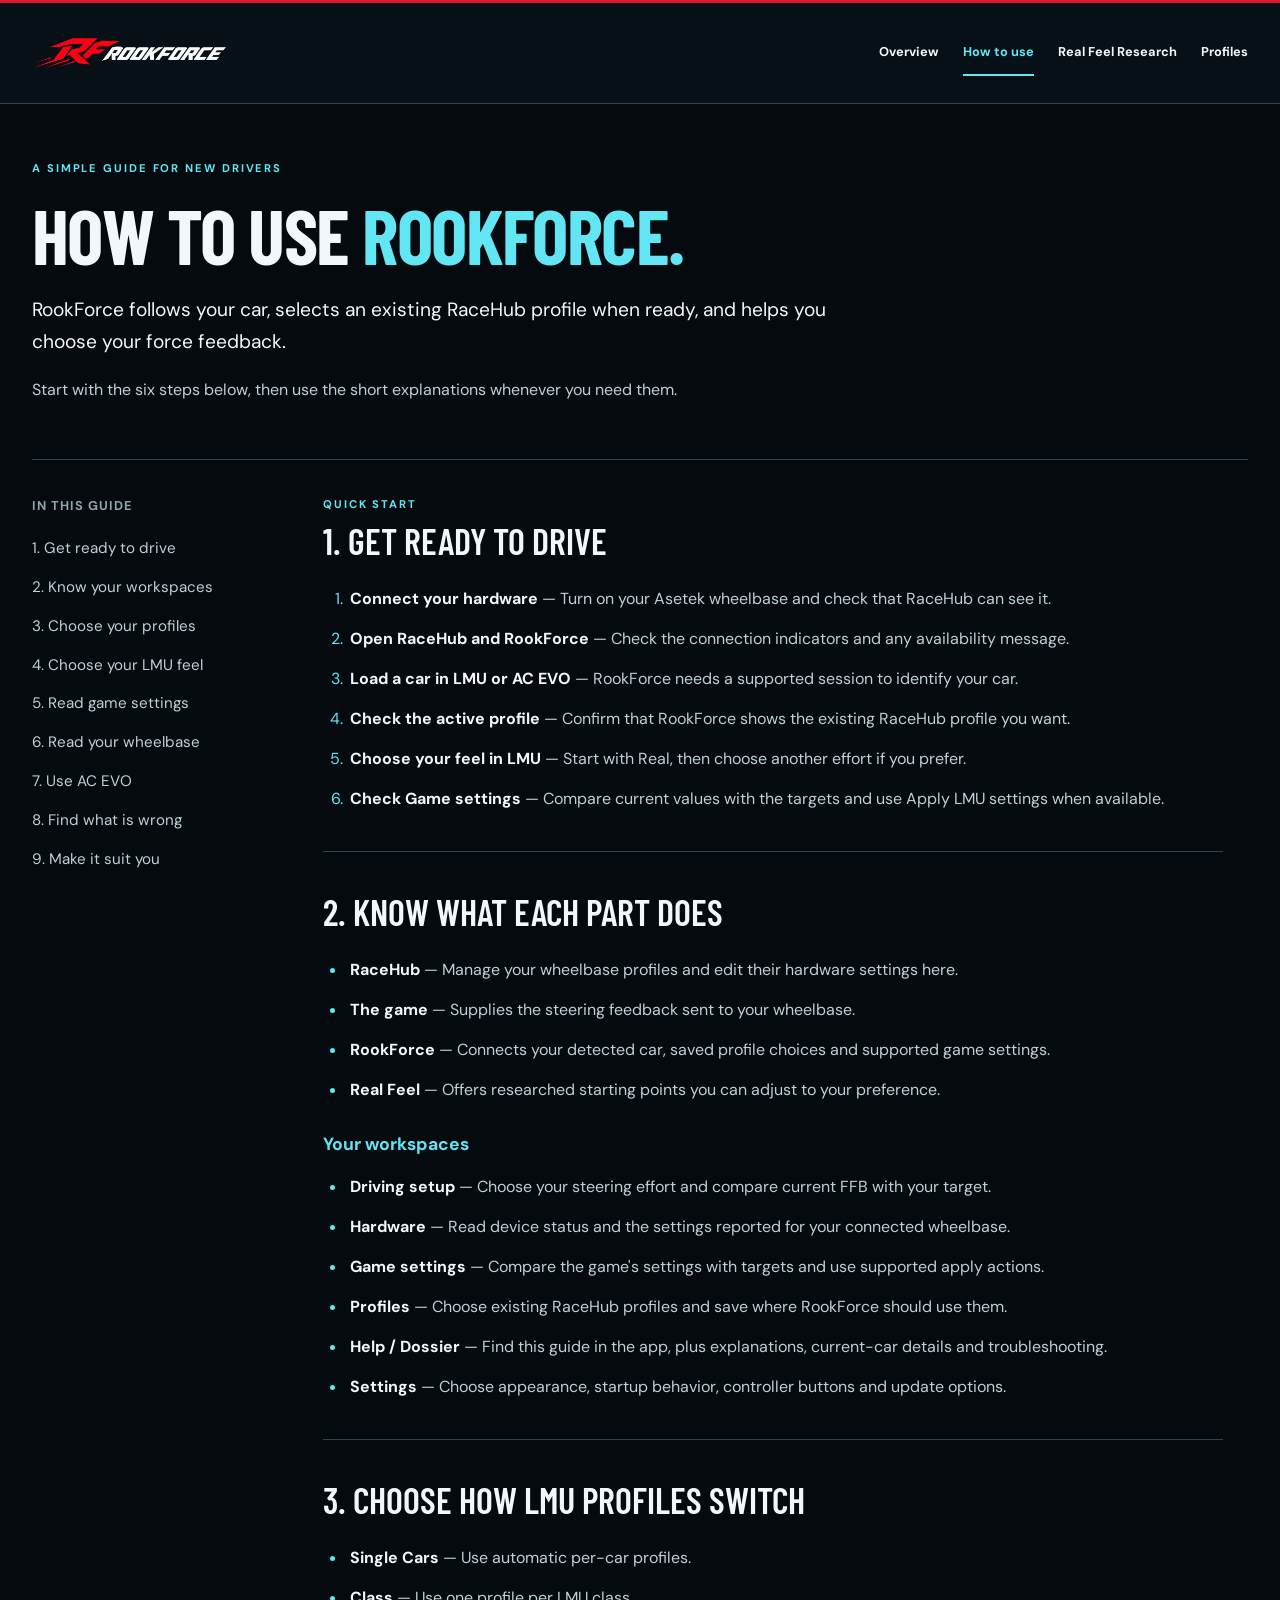
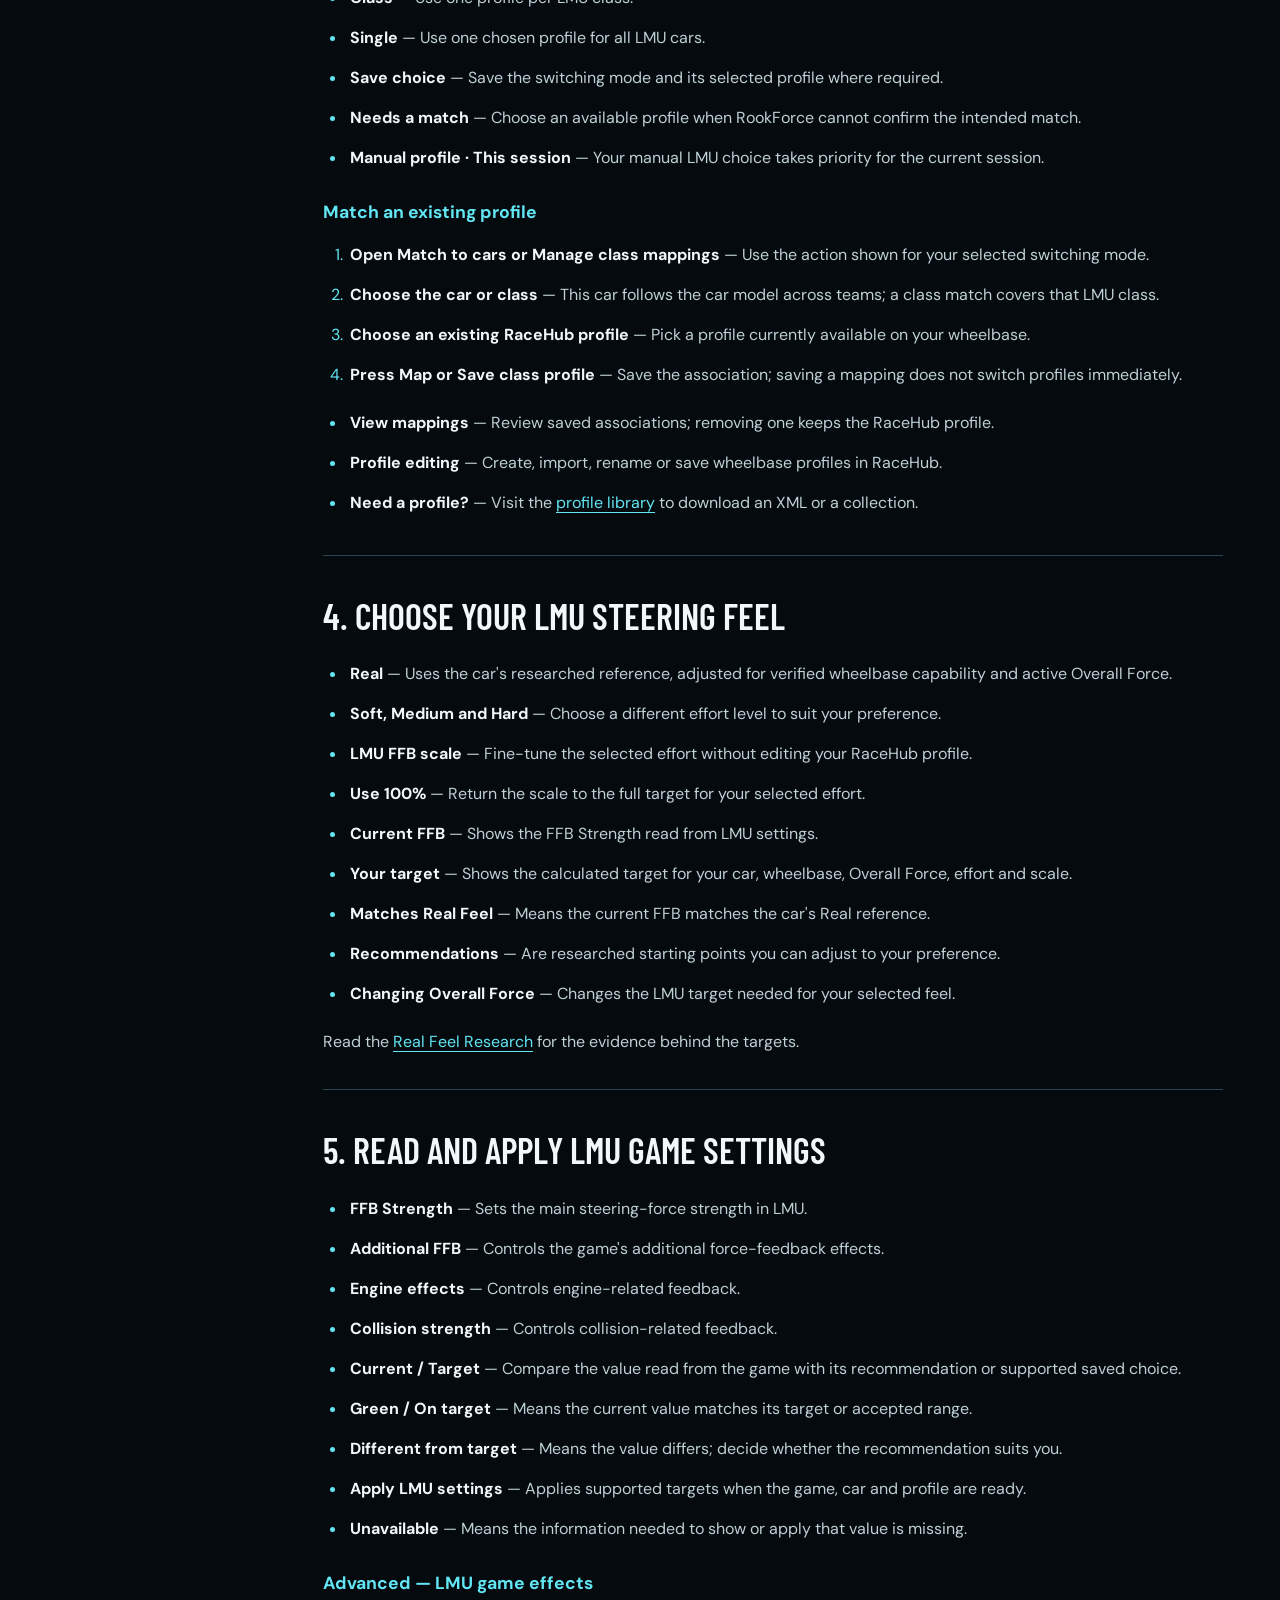
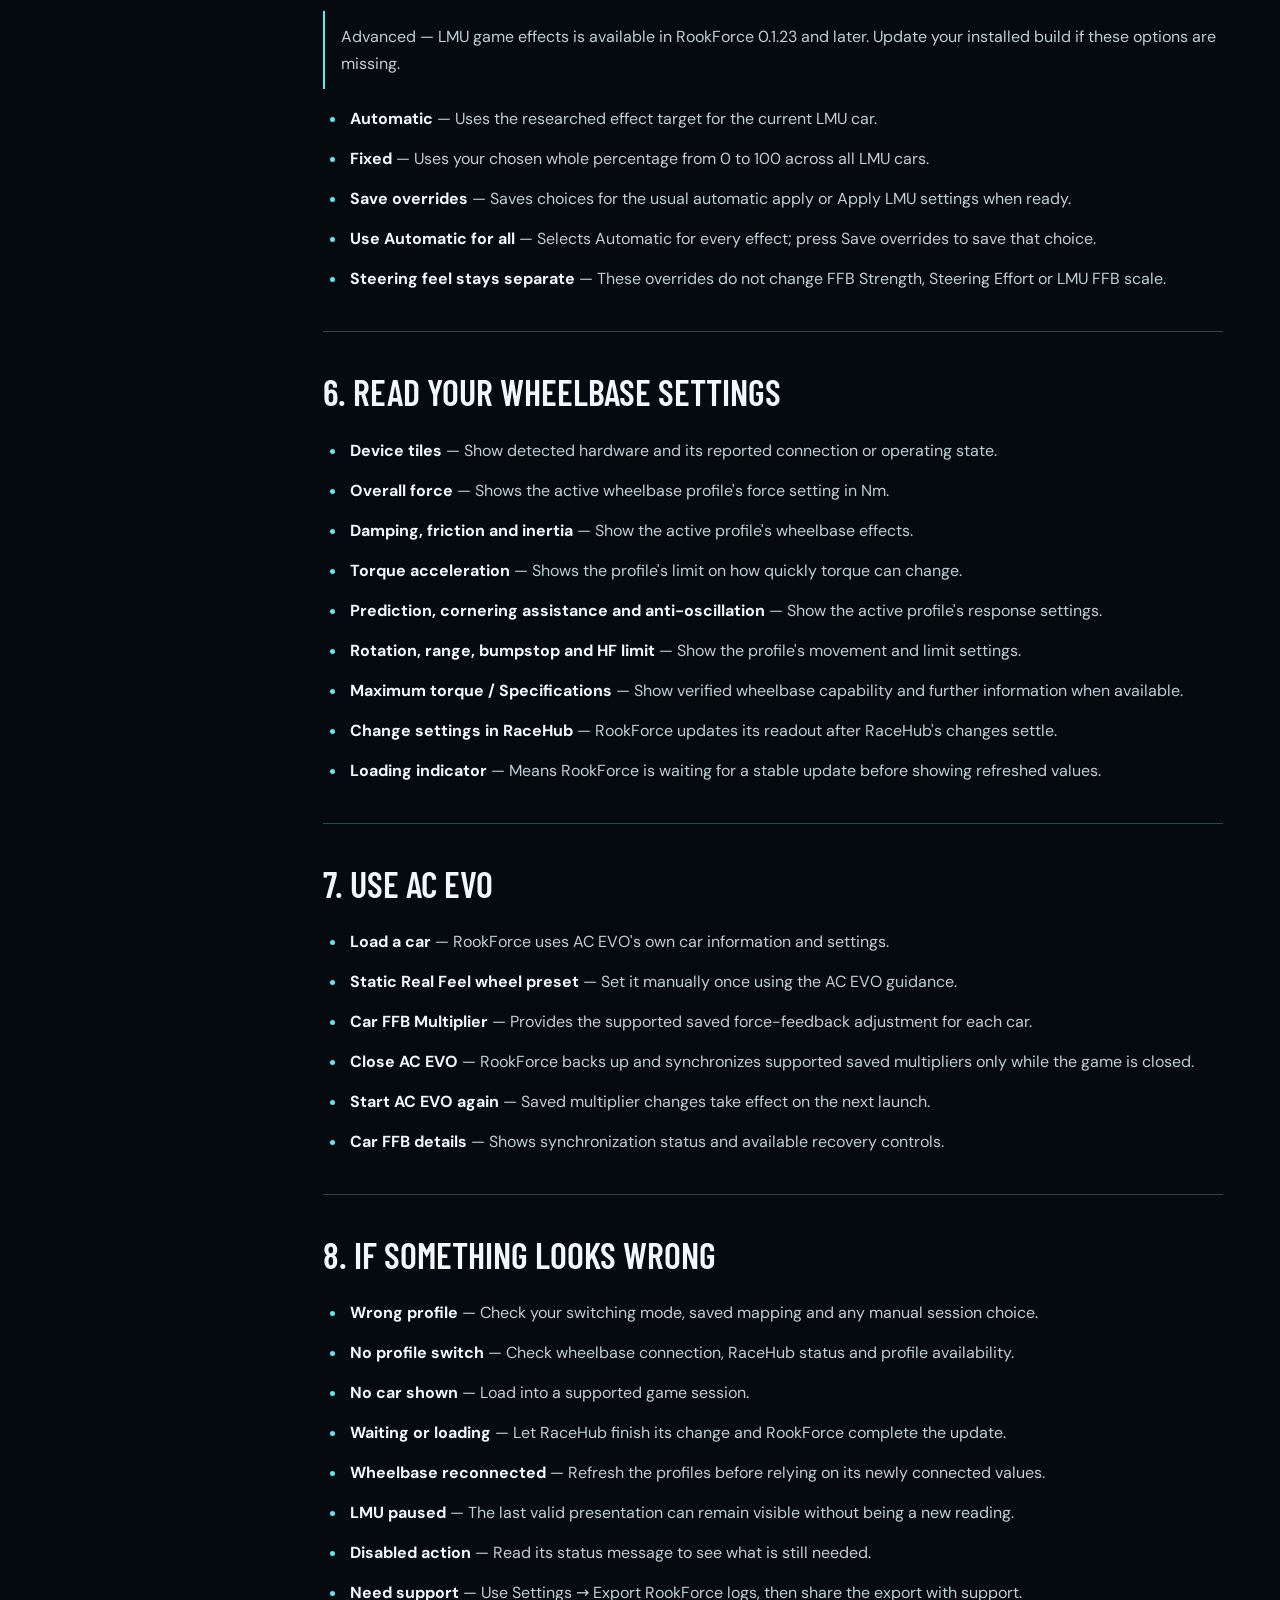
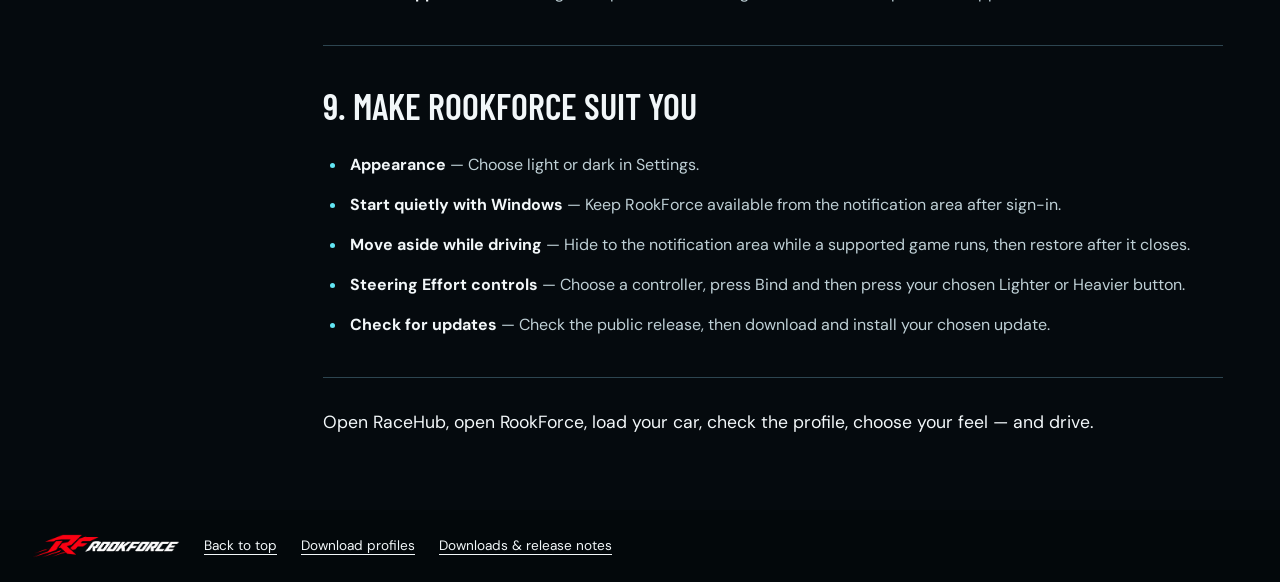
==== guide.html @ aa34e7eb "Publish RookForce 0.1.23 downloads and usage guide" ====
<!doctype html>
<html lang="en">
<head>
  <meta charset="utf-8">
  <meta name="viewport" content="width=device-width, initial-scale=1">
  <meta name="theme-color" content="#050a0e">
  <meta name="description" content="A simple RookForce how-to guide: get started, choose RaceHub profiles, understand Real Feel, adjust LMU settings and use AC EVO.">
  <title>How to use RookForce — Driver guide</title>
  <link rel="icon" href="assets/favicon.svg" type="image/svg+xml">
  <link rel="stylesheet" href="styles.css">
  <link rel="stylesheet" href="research.css">
  <link rel="stylesheet" href="guide.css">
</head>
<body class="guide-page">
  <a class="skip-link" href="#main">Skip to content</a>
  <header class="site-header">
    <div class="wrap header-inner">
      <a class="brand" href="index.html" aria-label="RookForce overview"><img src="assets/rookforce-logo.png" width="1474" height="248" alt="RookForce"></a>
      <nav class="site-nav" aria-label="Main navigation"><a href="index.html">Overview</a><a href="guide.html" aria-current="page">How to use</a><a href="research.html">Real Feel Research</a><a href="profiles.html">Profiles</a></nav>
    </div>
  </header>
  <main id="main" class="wrap guide-main">
    <section class="guide-intro" aria-labelledby="guide-title">
      <span class="eyebrow">A simple guide for new drivers</span>
      <h1 id="guide-title">How to use <em>RookForce.</em></h1>
      <p class="guide-lead">RookForce follows your car, selects an existing RaceHub profile when ready, and helps you choose your force feedback.</p>
      <p>Start with the six steps below, then use the short explanations whenever you need them.</p>
    </section>
    <div class="guide-layout">
      <nav class="guide-topics" aria-label="Guide topics">
        <h2>In this guide</h2>
        <a href="#quick-start">1. Get ready to drive</a>
        <a href="#workspaces">2. Know your workspaces</a>
        <a href="#profiles">3. Choose your profiles</a>
        <a href="#lmu-feel">4. Choose your LMU feel</a>
        <a href="#game-settings">5. Read game settings</a>
        <a href="#hardware">6. Read your wheelbase</a>
        <a href="#ac-evo">7. Use AC EVO</a>
        <a href="#troubleshooting">8. Find what is wrong</a>
        <a href="#preferences">9. Make it suit you</a>
      </nav>
      <div class="guide-content">
        <section id="quick-start" class="guide-section" aria-labelledby="quick-start-title">
          <span class="eyebrow">Quick start</span>
          <h2 id="quick-start-title">1. Get ready to drive</h2>
          <ol>
            <li><strong>Connect your hardware</strong> — Turn on your Asetek wheelbase and check that RaceHub can see it.</li>
            <li><strong>Open RaceHub and RookForce</strong> — Check the connection indicators and any availability message.</li>
            <li><strong>Load a car in LMU or AC EVO</strong> — RookForce needs a supported session to identify your car.</li>
            <li><strong>Check the active profile</strong> — Confirm that RookForce shows the existing RaceHub profile you want.</li>
            <li><strong>Choose your feel in LMU</strong> — Start with Real, then choose another effort if you prefer.</li>
            <li><strong>Check Game settings</strong> — Compare current values with the targets and use Apply LMU settings when available.</li>
          </ol>
        </section>
        <section id="workspaces" class="guide-section" aria-labelledby="workspaces-title">
          <h2 id="workspaces-title">2. Know what each part does</h2>
          <ul>
            <li><strong>RaceHub</strong> — Manage your wheelbase profiles and edit their hardware settings here.</li>
            <li><strong>The game</strong> — Supplies the steering feedback sent to your wheelbase.</li>
            <li><strong>RookForce</strong> — Connects your detected car, saved profile choices and supported game settings.</li>
            <li><strong>Real Feel</strong> — Offers researched starting points you can adjust to your preference.</li>
          </ul>
          <h3>Your workspaces</h3>
          <ul>
            <li><strong>Driving setup</strong> — Choose your steering effort and compare current FFB with your target.</li>
            <li><strong>Hardware</strong> — Read device status and the settings reported for your connected wheelbase.</li>
            <li><strong>Game settings</strong> — Compare the game's settings with targets and use supported apply actions.</li>
            <li><strong>Profiles</strong> — Choose existing RaceHub profiles and save where RookForce should use them.</li>
            <li><strong>Help / Dossier</strong> — Find this guide in the app, plus explanations, current-car details and troubleshooting.</li>
            <li><strong>Settings</strong> — Choose appearance, startup behavior, controller buttons and update options.</li>
          </ul>
        </section>
        <section id="profiles" class="guide-section" aria-labelledby="profiles-title">
          <h2 id="profiles-title">3. Choose how LMU profiles switch</h2>
          <ul>
            <li><strong>Single Cars</strong> — Use automatic per-car profiles.</li>
            <li><strong>Class</strong> — Use one profile per LMU class.</li>
            <li><strong>Single</strong> — Use one chosen profile for all LMU cars.</li>
            <li><strong>Save choice</strong> — Save the switching mode and its selected profile where required.</li>
            <li><strong>Needs a match</strong> — Choose an available profile when RookForce cannot confirm the intended match.</li>
            <li><strong>Manual profile · This session</strong> — Your manual LMU choice takes priority for the current session.</li>
          </ul>
          <h3>Match an existing profile</h3>
          <ol>
            <li><strong>Open Match to cars or Manage class mappings</strong> — Use the action shown for your selected switching mode.</li>
            <li><strong>Choose the car or class</strong> — This car follows the car model across teams; a class match covers that LMU class.</li>
            <li><strong>Choose an existing RaceHub profile</strong> — Pick a profile currently available on your wheelbase.</li>
            <li><strong>Press Map or Save class profile</strong> — Save the association; saving a mapping does not switch profiles immediately.</li>
          </ol>
          <ul>
            <li><strong>View mappings</strong> — Review saved associations; removing one keeps the RaceHub profile.</li>
            <li><strong>Profile editing</strong> — Create, import, rename or save wheelbase profiles in RaceHub.</li>
            <li><strong>Need a profile?</strong> — Visit the <a href="profiles.html">profile library</a> to download an XML or a collection.</li>
          </ul>
        </section>
        <section id="lmu-feel" class="guide-section" aria-labelledby="lmu-feel-title">
          <h2 id="lmu-feel-title">4. Choose your LMU steering feel</h2>
          <ul>
            <li><strong>Real</strong> — Uses the car's researched reference, adjusted for verified wheelbase capability and active Overall Force.</li>
            <li><strong>Soft, Medium and Hard</strong> — Choose a different effort level to suit your preference.</li>
            <li><strong>LMU FFB scale</strong> — Fine-tune the selected effort without editing your RaceHub profile.</li>
            <li><strong>Use 100%</strong> — Return the scale to the full target for your selected effort.</li>
            <li><strong>Current FFB</strong> — Shows the FFB Strength read from LMU settings.</li>
            <li><strong>Your target</strong> — Shows the calculated target for your car, wheelbase, Overall Force, effort and scale.</li>
            <li><strong>Matches Real Feel</strong> — Means the current FFB matches the car's Real reference.</li>
            <li><strong>Recommendations</strong> — Are researched starting points you can adjust to your preference.</li>
            <li><strong>Changing Overall Force</strong> — Changes the LMU target needed for your selected feel.</li>
          </ul>
          <p>Read the <a href="research.html">Real Feel Research</a> for the evidence behind the targets.</p>
        </section>
        <section id="game-settings" class="guide-section" aria-labelledby="game-settings-title">
          <h2 id="game-settings-title">5. Read and apply LMU game settings</h2>
          <ul>
            <li><strong>FFB Strength</strong> — Sets the main steering-force strength in LMU.</li>
            <li><strong>Additional FFB</strong> — Controls the game's additional force-feedback effects.</li>
            <li><strong>Engine effects</strong> — Controls engine-related feedback.</li>
            <li><strong>Collision strength</strong> — Controls collision-related feedback.</li>
            <li><strong>Current / Target</strong> — Compare the value read from the game with its recommendation or supported saved choice.</li>
            <li><strong>Green / On target</strong> — Means the current value matches its target or accepted range.</li>
            <li><strong>Different from target</strong> — Means the value differs; decide whether the recommendation suits you.</li>
            <li><strong>Apply LMU settings</strong> — Applies supported targets when the game, car and profile are ready.</li>
            <li><strong>Unavailable</strong> — Means the information needed to show or apply that value is missing.</li>
          </ul>
          <h3>Advanced — LMU game effects</h3>
          <p class="guide-note">Advanced — LMU game effects is available in RookForce 0.1.23 and later. Update your installed build if these options are missing.</p>
          <ul>
            <li><strong>Automatic</strong> — Uses the researched effect target for the current LMU car.</li>
            <li><strong>Fixed</strong> — Uses your chosen whole percentage from 0 to 100 across all LMU cars.</li>
            <li><strong>Save overrides</strong> — Saves choices for the usual automatic apply or Apply LMU settings when ready.</li>
            <li><strong>Use Automatic for all</strong> — Selects Automatic for every effect; press Save overrides to save that choice.</li>
            <li><strong>Steering feel stays separate</strong> — These overrides do not change FFB Strength, Steering Effort or LMU FFB scale.</li>
          </ul>
        </section>
        <section id="hardware" class="guide-section" aria-labelledby="hardware-title">
          <h2 id="hardware-title">6. Read your wheelbase settings</h2>
          <ul>
            <li><strong>Device tiles</strong> — Show detected hardware and its reported connection or operating state.</li>
            <li><strong>Overall force</strong> — Shows the active wheelbase profile's force setting in Nm.</li>
            <li><strong>Damping, friction and inertia</strong> — Show the active profile's wheelbase effects.</li>
            <li><strong>Torque acceleration</strong> — Shows the profile's limit on how quickly torque can change.</li>
            <li><strong>Prediction, cornering assistance and anti-oscillation</strong> — Show the active profile's response settings.</li>
            <li><strong>Rotation, range, bumpstop and HF limit</strong> — Show the profile's movement and limit settings.</li>
            <li><strong>Maximum torque / Specifications</strong> — Show verified wheelbase capability and further information when available.</li>
            <li><strong>Change settings in RaceHub</strong> — RookForce updates its readout after RaceHub's changes settle.</li>
            <li><strong>Loading indicator</strong> — Means RookForce is waiting for a stable update before showing refreshed values.</li>
          </ul>
        </section>
        <section id="ac-evo" class="guide-section" aria-labelledby="ac-evo-title">
          <h2 id="ac-evo-title">7. Use AC EVO</h2>
          <ul>
            <li><strong>Load a car</strong> — RookForce uses AC EVO's own car information and settings.</li>
            <li><strong>Static Real Feel wheel preset</strong> — Set it manually once using the AC EVO guidance.</li>
            <li><strong>Car FFB Multiplier</strong> — Provides the supported saved force-feedback adjustment for each car.</li>
            <li><strong>Close AC EVO</strong> — RookForce backs up and synchronizes supported saved multipliers only while the game is closed.</li>
            <li><strong>Start AC EVO again</strong> — Saved multiplier changes take effect on the next launch.</li>
            <li><strong>Car FFB details</strong> — Shows synchronization status and available recovery controls.</li>
          </ul>
        </section>
        <section id="troubleshooting" class="guide-section" aria-labelledby="troubleshooting-title">
          <h2 id="troubleshooting-title">8. If something looks wrong</h2>
          <ul>
            <li><strong>Wrong profile</strong> — Check your switching mode, saved mapping and any manual session choice.</li>
            <li><strong>No profile switch</strong> — Check wheelbase connection, RaceHub status and profile availability.</li>
            <li><strong>No car shown</strong> — Load into a supported game session.</li>
            <li><strong>Waiting or loading</strong> — Let RaceHub finish its change and RookForce complete the update.</li>
            <li><strong>Wheelbase reconnected</strong> — Refresh the profiles before relying on its newly connected values.</li>
            <li><strong>LMU paused</strong> — The last valid presentation can remain visible without being a new reading.</li>
            <li><strong>Disabled action</strong> — Read its status message to see what is still needed.</li>
            <li><strong>Need support</strong> — Use Settings → Export RookForce logs, then share the export with support.</li>
          </ul>
        </section>
        <section id="preferences" class="guide-section" aria-labelledby="preferences-title">
          <h2 id="preferences-title">9. Make RookForce suit you</h2>
          <ul>
            <li><strong>Appearance</strong> — Choose light or dark in Settings.</li>
            <li><strong>Start quietly with Windows</strong> — Keep RookForce available from the notification area after sign-in.</li>
            <li><strong>Move aside while driving</strong> — Hide to the notification area while a supported game runs, then restore after it closes.</li>
            <li><strong>Steering Effort controls</strong> — Choose a controller, press Bind and then press your chosen Lighter or Heavier button.</li>
            <li><strong>Check for updates</strong> — Check the public release, then download and install your chosen update.</li>
          </ul>
        </section>
        <p class="guide-summary">Open RaceHub, open RookForce, load your car, check the profile, choose your feel — and drive.</p>
      </div>
    </div>
  </main>
  <footer class="site-footer">
    <div class="wrap footer-inner">
      <a class="footer-brand" href="index.html" aria-label="RookForce overview"><img src="assets/rookforce-logo.png" width="1474" height="248" alt="RookForce"></a>
      <a href="#main">Back to top</a>
      <a href="profiles.html">Download profiles</a>
      <a href="https://github.com/convexrook2/RookForce-Releases/releases/latest">Downloads &amp; release notes</a>
    </div>
  </footer>
</body>
</html>
---- styles.css ----
@font-face{font-family:'Barlow Condensed';src:url('assets/barlow-condensed-500.woff2') format('woff2');font-weight:500;font-display:swap}
@font-face{font-family:'Barlow Condensed';src:url('assets/barlow-condensed-600.woff2') format('woff2');font-weight:600;font-display:swap}
@font-face{font-family:'Barlow Condensed';src:url('assets/barlow-condensed-700.woff2') format('woff2');font-weight:700;font-display:swap}
@font-face{font-family:'Barlow Condensed';src:url('assets/barlow-condensed-800.woff2') format('woff2');font-weight:800;font-display:swap}
@font-face{font-family:'DM Sans';src:url('assets/dm-sans-latin.woff2') format('woff2');font-weight:400 700;font-display:swap}

:root{color-scheme:dark;--canvas:#050a0e;--surface:#0d171e;--line:#2d4550;--signal:#62e6f4;--text:#f2f7f9;--secondary:#bfd0d6;--muted:#8da5ae;--max:1320px;font-family:'DM Sans',system-ui,sans-serif}
*{box-sizing:border-box}
html{scroll-behavior:smooth}
body{min-width:320px;margin:0;overflow-x:hidden;background:var(--canvas);color:var(--text);line-height:1.5}
img{max-width:100%}
a{color:inherit}
button{font:inherit}
:focus-visible{outline:3px solid #a6f3fb;outline-offset:4px}
.skip-link{position:fixed;z-index:100;top:12px;left:12px;padding:10px 15px;transform:translateY(-160%);background:var(--signal);color:var(--canvas);font-weight:700}
.skip-link:focus{transform:none}
.wrap{width:min(var(--max),calc(100% - 64px));margin-inline:auto}
.eyebrow,.download-eyebrow{display:block;color:var(--signal);font-size:.7rem;font-weight:700;letter-spacing:.17em;text-transform:uppercase}
h1,h2,h3,p{margin-top:0}
h1,h2,h3{font-family:'Barlow Condensed','Arial Narrow',Impact,sans-serif;line-height:.9;text-transform:uppercase}
h1 em{color:var(--signal);font-style:normal}
.site-header{position:absolute;inset:0 0 auto;z-index:10}
.header-inner{display:flex;align-items:center;min-height:100px}
.brand{display:block;width:195px;flex:none}
.brand img,.footer-brand img{display:block;width:100%;height:auto}
.release-link:hover{color:#0a6874}

.hero{position:relative;isolation:isolate;overflow:hidden;background:#050a0e}
.hero-content{position:relative;z-index:2;display:flex;align-items:center;min-height:min(770px,95vh);padding-top:155px;padding-bottom:100px;pointer-events:none}
.hero-copy{max-width:970px;pointer-events:auto}
.hero h1{margin:0 0 30px;font-size:clamp(6.2rem,9.3vw,10.7rem);font-weight:800;letter-spacing:-.035em;line-height:.84;text-shadow:0 5px 35px #02070bcc}
.hero-summary{max-width:570px;margin-bottom:32px;color:#e1ebee;font-size:clamp(1.05rem,1.45vw,1.35rem);line-height:1.55;text-shadow:0 2px 14px #02070b}
.hero-actions{display:flex;flex-wrap:wrap;align-items:center;gap:26px}
.button-primary,.button-quiet{display:inline-flex;align-items:center;justify-content:center;min-height:51px;font-size:.86rem;font-weight:700;text-decoration:none}
.button-primary{padding:12px 23px;background:var(--signal);color:#041016}
.button-primary:hover{background:#a7f3fa}
.button-quiet{border-bottom:1px solid var(--secondary)}
.button-quiet:hover{border-color:var(--signal);color:var(--signal)}
.hero-film{position:absolute;z-index:0;inset:0 0 0 29%;overflow:hidden;background:#09151b}
.hero-film:after{content:'';position:absolute;inset:0;pointer-events:none;background:linear-gradient(90deg,#050a0e 0%,#050a0ed9 13%,#050a0e7a 38%,#050a0e24 70%),linear-gradient(0deg,#050a0eea 0%,transparent 30%,#050a0e70 100%)}
.hero-video{display:block;width:100%;height:100%;object-fit:cover;object-position:center 45%;opacity:.7}
.film-toggle{position:absolute;z-index:1;right:clamp(20px,4vw,80px);bottom:33px;padding:7px 0;border:0;border-bottom:1px solid #e1ebeeaa;background:transparent;color:var(--text);font-size:.72rem;font-weight:700;cursor:pointer;text-shadow:0 2px 9px #000}
.film-toggle:hover{border-color:var(--signal);color:var(--signal)}

.switcher-section{padding:115px 0 120px;border-top:1px solid #273d47;background:#091218}
.switcher-inner{display:grid;grid-template-columns:minmax(0,1.35fr) minmax(300px,.65fr);align-items:end;gap:7vw}
.switcher-inner h2{margin:0;font-size:clamp(4.8rem,7.6vw,8.8rem);letter-spacing:-.02em}
.switcher-inner h2 em{color:var(--signal);font-style:normal}
.switcher-copy{max-width:420px;padding-bottom:7px}
.switcher-copy p{margin:0;color:#d8e5e9;font-size:clamp(.96rem,1.25vw,1.14rem);line-height:1.65}
.switcher-copy p+p{margin-top:24px;color:var(--signal)}
.section-heading{display:flex;align-items:end;justify-content:space-between;gap:40px;margin-bottom:25px}
.section-heading h2{margin:0;font-size:clamp(4.8rem,7.4vw,8rem)}
.section-heading>p{max-width:445px;margin:0 0 4px;color:var(--secondary);font-size:.92rem;line-height:1.55}

.workspace-section{padding:100px 0 110px;background:#0d171e}
.workspace-heading{align-items:end}
.rail-controls{display:flex;align-items:center;gap:8px}
.rail-button{display:grid;place-items:center;width:40px;height:40px;border:1px solid var(--line);background:transparent;color:var(--text);font-size:1.2rem;cursor:pointer}
.rail-button:hover:not(:disabled){border-color:var(--signal);color:var(--signal)}
.rail-button:disabled{opacity:.4;cursor:default}
.screenshot-rail{display:flex;gap:16px;overflow-x:auto;overscroll-behavior-inline:contain;scroll-snap-type:x mandatory;scrollbar-color:var(--signal) #20343d;padding:0 0 18px}
.shot-card{flex:0 0 min(820px,calc(75% - 8px));min-width:0;margin:0;overflow:hidden;background:#081219;scroll-snap-align:start}
.shot-open{display:grid;place-items:center;width:100%;height:315px;overflow:hidden;border:1px solid var(--line);background:#17232d;cursor:zoom-in}
.shot-open:hover{outline:2px solid var(--signal);outline-offset:-2px}
.shot-card img{display:block;width:100%;max-height:100%;height:auto;object-fit:contain}
.shot-card figcaption{padding:19px 2px 15px}
.shot-card h3{margin:0 0 5px;font-size:1.95rem}
.shot-card p{margin:0;color:var(--secondary);font-size:.78rem;line-height:1.45}
.gallery-note{margin:12px 0 0;color:var(--muted);font-size:.73rem}

.image-modal{width:min(1450px,calc(100vw - 32px));max-width:none;max-height:calc(100dvh - 32px);margin:auto;padding:0;overflow:hidden;border:1px solid #6a8b95;background:#09151b;color:var(--text);box-shadow:0 30px 110px #000c}
.image-modal::backdrop{background:#02070bdc;backdrop-filter:blur(8px)}
.modal-bar,.modal-bottom{display:flex;align-items:center;justify-content:space-between;gap:20px;padding:16px 20px}
.modal-bar{border-bottom:1px solid var(--line)}
.modal-bar h2{margin:7px 0 0;font-size:2rem}
.modal-close,.modal-actions button{display:grid;place-items:center;min-width:40px;min-height:40px;padding:5px 10px;border:1px solid var(--line);background:#13252d;color:var(--text);cursor:pointer}
.modal-close{font-size:1.7rem;line-height:1}
.modal-close:hover,.modal-actions button:hover{border-color:var(--signal);color:var(--signal)}
.modal-image-stage{display:flex;align-items:center;justify-content:center;max-height:calc(100dvh - 205px);overflow:auto;background:#050c10}
.modal-image{display:block;width:auto;max-width:100%;max-height:calc(100dvh - 205px);height:auto;object-fit:contain}
.image-modal.is-zoomed .modal-image-stage{justify-content:flex-start}
.image-modal.is-zoomed .modal-image{width:max(950px,100%);max-width:none;max-height:none}
.modal-bottom{border-top:1px solid var(--line)}
.modal-bottom p{margin:0;color:var(--secondary);font-size:.8rem}
.modal-actions{display:flex;gap:8px;flex:none}
.modal-actions .modal-zoom{padding-inline:14px;font-size:.74rem}

.download-section{padding:62px 0;background:var(--signal);color:#051116}
.download-inner{display:grid;grid-template-columns:minmax(0,1fr) auto;align-items:center;gap:35px}
.download-eyebrow{color:#14535b}
.download-inner h2{max-width:800px;margin:10px 0 0;font-size:clamp(3.8rem,6.8vw,7rem)}
.download-action{display:flex;flex-direction:column;align-items:start;gap:10px;max-width:310px}
.download-primary{display:flex;align-items:center;justify-content:space-between;gap:25px;width:100%;min-height:50px;padding:10px 15px;background:#051116;color:var(--text);font-size:.83rem;font-weight:700;text-decoration:none}
.download-primary:hover{background:#21404a}
.release-link{font-size:.8rem;font-weight:700;text-underline-offset:3px}
.download-action p{margin:0;font-size:.73rem;line-height:1.4}
.site-footer{padding:24px 0;background:#03080b}
.footer-inner{display:flex;align-items:center;gap:24px}
.footer-brand{display:block;width:148px;flex:none}
.motion-toggle{margin-left:auto;padding:5px 0;border:0;border-bottom:1px solid var(--line);background:transparent;color:var(--secondary);font-size:.75rem;cursor:pointer}
.motion-toggle:hover{color:var(--signal)}
.motion-toggle:disabled{cursor:default;color:var(--muted)}
html.motion-off *{animation-duration:.01ms!important;transition-duration:.01ms!important;scroll-behavior:auto!important}

@media(max-width:1000px){
  .hero h1{font-size:clamp(5.8rem,9.7vw,7.8rem)}
  .switcher-inner{grid-template-columns:1fr;gap:25px}
  .switcher-copy{max-width:700px}
  .shot-card{flex-basis:min(750px,75%)}
}
@media(max-width:760px){
  .wrap{width:calc(100% - 38px)}
  .header-inner{min-height:68px}
  .brand{width:150px}
  .hero-content{min-height:720px;padding-top:130px;padding-bottom:110px}
  .hero-film{inset:0}
  .hero-film:after{background:linear-gradient(90deg,#050a0ed6,#050a0e75 85%),linear-gradient(0deg,#050a0ef5,transparent 50%,#050a0e85)}
  .hero-video{object-position:58% center;opacity:.5}
  .hero h1{font-size:clamp(5.2rem,12vw,7rem)}
  .film-toggle{bottom:22px}
  .section-heading{align-items:start;flex-direction:column;gap:12px}
  .section-heading>p{max-width:630px}
  .switcher-section,.workspace-section{padding:80px 0}
  .shot-card{flex-basis:min(620px,85vw)}
  .shot-open{height:250px}
  .download-inner{grid-template-columns:1fr;gap:20px}
  .download-action{max-width:none}
}
@media(max-width:430px){
  .wrap{width:calc(100% - 28px)}
  .brand{width:133px}
  .hero-content{min-height:690px;padding-top:108px;padding-bottom:105px}
  .hero h1{font-size:clamp(4.65rem,16vw,5.5rem)}
  .hero-summary{max-width:340px;font-size:.98rem}
  .hero-actions{gap:16px}
  .button-primary{padding-inline:16px}
  .film-toggle{right:14px;bottom:18px}
  .switcher-section,.workspace-section{padding:65px 0}
  .switcher-inner h2{font-size:clamp(4rem,14vw,5.7rem)}
  .switcher-copy p{font-size:.94rem}
  .section-heading h2{font-size:clamp(4.2rem,15vw,5.6rem)}
  .rail-controls{width:100%;justify-content:flex-end}
  .shot-card{flex-basis:86vw}
  .shot-open{height:180px}
  .shot-card figcaption{padding:13px}
  .shot-card h3{font-size:1.6rem}
  .shot-card p{font-size:.72rem}
  .gallery-note{font-size:.69rem}
  .download-section{padding:48px 0}
  .download-inner h2{font-size:clamp(3.7rem,15vw,5.6rem)}
  .footer-inner{flex-wrap:wrap;gap:12px}
  .motion-toggle{margin-left:0}
}
@media(max-width:360px){
  .hero h1{font-size:4.15rem}
  .switcher-inner h2,.section-heading h2{font-size:3.7rem}
  .download-inner h2{font-size:3.35rem}
}
@media(max-width:600px){
  .image-modal{width:calc(100vw - 16px);max-height:calc(100dvh - 16px)}
  .modal-bar,.modal-bottom{padding:10px 12px}
  .modal-bar h2{font-size:1.6rem}
  .modal-bottom{align-items:flex-start;flex-direction:column;gap:10px}
  .modal-image-stage{max-height:calc(100dvh - 210px)}
  .modal-image{max-height:calc(100dvh - 210px)}
  .modal-actions{width:100%;justify-content:flex-end}
}
@media(prefers-reduced-motion:reduce){html{scroll-behavior:auto}*,*:before,*:after{animation-duration:.01ms!important;transition-duration:.01ms!important}}
---- research.css ----
.site-nav{display:flex;align-items:center;flex-wrap:wrap;justify-content:flex-end;gap:0 24px;margin-left:auto;font-size:.8rem;font-weight:700}
.site-nav a{padding:12px 0;text-decoration:none;border-bottom:2px solid transparent}
.site-nav a:hover,.site-nav a[aria-current="page"]{color:var(--signal);border-color:var(--signal)}
@media(max-width:760px){.header-inner{flex-wrap:wrap;gap:8px;padding-top:18px;padding-bottom:12px}.site-nav{width:100%;justify-content:space-between;margin-left:0}}
.research-page .site-header{position:relative;border-top:3px solid #ee313b;border-bottom:1px solid #263c47;background:#071016}
.research-main{padding-bottom:88px}
.research-intro{display:grid;grid-template-columns:minmax(0,1.4fr) minmax(0,.65fr);gap:7vw;padding:72px 0 66px;align-items:center}
.research-intro h1{font-size:clamp(5.8rem,8.8vw,9.8rem);line-height:.84;letter-spacing:-.035em;margin:23px 0 30px}
.research-intro h1 em{font-style:normal;color:var(--signal)}
.research-lead{max-width:650px;font-size:clamp(1.14rem,1.6vw,1.4rem);line-height:1.5;margin-bottom:16px}
.research-deck{max-width:620px;color:var(--secondary);font-size:.95rem}
.research-jumps{display:flex;flex-wrap:wrap;gap:12px 24px;font-size:.82rem;font-weight:700;margin-top:28px}
.research-jumps a,.research-example a,.disclosure-body a,.source-list a{text-underline-offset:4px;color:var(--signal)}
.research-principle{border-left:1px solid #38505c;padding:26px 0 0 30px}
.research-principle>div{display:flex;gap:18px;margin-top:23px}
.principle-number{font-family:'Barlow Condensed',sans-serif;color:var(--signal);font-size:1.7rem;line-height:1}
.research-principle p{font-size:.81rem;color:var(--secondary);margin:0;line-height:1.55}
.research-principle strong{display:block;margin-bottom:3px;color:var(--text);font-size:.89rem}
.research-principle .snapshot-note{margin-top:28px;border-top:1px solid var(--line);padding-top:18px;font-size:.74rem;color:var(--muted)}
.research-cars,.research-method,.research-sources{border-top:1px solid var(--line);padding-top:38px;scroll-margin-top:20px}
.research-section-heading{display:flex;justify-content:space-between;align-items:end;gap:30px;margin-bottom:25px}
.research-section-heading h2{font-size:clamp(2.8rem,4vw,4.6rem);margin:12px 0 0;letter-spacing:-.015em}
.research-section-heading>p{max-width:440px;margin:0;color:var(--secondary);font-size:.82rem}
.research-filters{display:grid;grid-template-columns:1.4fr .7fr 1fr;gap:14px}
.research-filters label{display:grid;gap:7px;color:var(--secondary);font-size:.75rem;font-weight:700}
.research-filters input,.research-filters select{width:100%;min-width:0;min-height:44px;padding:10px 12px;background:#0e1c25;border:1px solid #46616f;color:var(--text);font:inherit;font-size:.85rem;border-radius:0}
.research-status,.research-caption{font-size:.75rem;color:var(--muted);margin:16px 0}
.car-workspace{display:grid;grid-template-columns:minmax(0,1.06fr) minmax(0,1fr);gap:20px;align-items:start}
.car-library{max-height:525px;overflow:auto;scrollbar-color:var(--signal) #152b36;border:1px solid var(--line);background:#09141c}
.car-table{width:100%;border-collapse:collapse;font-size:.77rem;text-align:left}
.car-table th{position:sticky;top:0;z-index:1;background:#142631;color:var(--secondary);font-size:.69rem;letter-spacing:.04em;padding:13px 14px;font-weight:700}
.car-table td{padding:12px 14px;border-bottom:1px solid #203743;vertical-align:middle}
.car-table td:nth-child(2){font-weight:700;font-size:.96rem;white-space:nowrap}
.car-table tr.is-selected{background:#183541}
.car-table tr.is-selected td:nth-child(2){color:var(--signal)}
.car-select{display:block;text-align:left;font:inherit;font-weight:700;line-height:1.35;color:var(--text);background:transparent;border:0;padding:2px 0;cursor:pointer;text-decoration:underline;text-decoration-color:#456370;text-underline-offset:4px}
.car-select:hover{text-decoration-color:var(--signal);color:var(--signal)}
.car-class{display:block;margin-top:5px;color:var(--muted);font-size:.65rem}
.evidence-tag{display:block;font-size:.66rem;line-height:1.4;color:#c8d5db}
.evidence-tag.documented{color:#85e4ef}
.evidence-tag.related{color:#f4cfa1}
.car-library>p{padding:20px;font-size:.9rem}
.car-detail{position:relative;min-height:525px;padding:26px;background:linear-gradient(140deg,#142734,#0c1922 75%);border:1px solid #3b5765;border-top:3px solid var(--signal)}
.car-detail h3{margin:12px 0 8px;font-size:clamp(2rem,3vw,3rem);line-height:1;letter-spacing:-.01em}
.car-detail p{font-size:.82rem;color:var(--secondary);line-height:1.6}
.car-detail .car-fact{color:var(--text);font-size:.94rem;margin:20px 0 12px}
.car-detail a{color:var(--signal);text-underline-offset:4px}
.car-detail .base-line{display:flex;align-items:center;gap:18px;padding:18px 0;border-top:1px solid #355363;border-bottom:1px solid #355363;margin:20px 0}
.base-number{font-family:'Barlow Condensed',sans-serif;font-size:4.8rem;line-height:.8;font-weight:700;color:var(--signal)}
.base-number small{font-size:1.7rem}
.base-line p{margin:0;font-size:.73rem;max-width:260px}
.base-line strong{color:var(--text);display:block;font-size:.81rem;margin-bottom:4px}
.car-detail .car-disclosure{border-top:1px solid #355363;margin-top:20px}
.car-detail .car-disclosure summary{padding:16px 0;font-size:.78rem}
.car-detail dl{display:grid;grid-template-columns:repeat(3,minmax(0,1fr));gap:15px;margin:0 0 20px}
.car-detail dt{font-size:.65rem;color:var(--muted)}
.car-detail dd{font-size:1.04rem;font-weight:700;margin:4px 0 0}
.car-detail .detail-label{display:block;font-size:.7rem;color:var(--signal);font-weight:700;margin:18px 0 4px}
.car-detail .history-line{font-size:.8rem;color:var(--text);border-left:2px solid var(--signal);padding-left:12px}
.car-detail .car-differences{color:#f4cfa1}
.research-example{display:grid;grid-template-columns:minmax(0,.8fr) minmax(0,1.1fr);gap:7vw;margin:70px 0;align-items:center}
.research-example h2{font-size:clamp(3.5rem,5.2vw,6rem);line-height:.87;margin:17px 0 22px}
.research-example>div>p{max-width:445px;color:var(--secondary);font-size:.9rem}
.research-example>div>a{font-size:.8rem}
.calculation-card{background:#0e1e28;border:1px solid #395668;padding:30px}
.calculation-inputs{display:grid;grid-template-columns:repeat(3,minmax(0,1fr));gap:15px;margin-top:28px}
.calculation-inputs>div>span{display:block;font-size:.7rem;color:var(--secondary);margin-bottom:12px}
.calculation-inputs strong{font-family:'Barlow Condensed',sans-serif;font-size:3rem;font-weight:600;line-height:1}
.calculation-inputs strong span{font-size:1.1rem;margin-left:5px;color:var(--secondary)}
.calculation-equation{margin:24px 0;padding:18px 0;border-top:1px solid #34505e;border-bottom:1px solid #34505e}
.calculation-equation>span{font-size:.72rem;color:var(--secondary)}
.calculation-equation p{font-size:1.04rem;margin:8px 0 0;font-variant-numeric:tabular-nums;overflow-wrap:anywhere}
.calculation-result{display:flex;gap:24px;align-items:center}
.calculation-result>strong{font-family:'Barlow Condensed',sans-serif;font-size:5.7rem;line-height:.85;color:var(--signal)}
.calculation-result>strong>span{font-size:2rem}
.calculation-result p{font-size:.86rem;margin:0}
.calculation-result p span{color:var(--secondary);font-size:.73rem}
.calculation-card .calculation-note{font-size:.72rem;color:var(--muted);margin:24px 0 0}
.research-method details{border-bottom:1px solid var(--line)}
.research-page summary{cursor:pointer;font-weight:700;line-height:1.5}
.research-method summary{padding:21px 0;font-size:.94rem}
.research-page summary:hover{color:var(--signal)}
.research-page details[open]>summary{color:var(--signal)}
.disclosure-body{padding:0 0 24px;max-width:1050px;color:var(--secondary);font-size:.86rem;line-height:1.7}
.disclosure-body p:last-child{margin-bottom:0}
.disclosure-body strong{color:var(--text)}
.disclosure-body .formula{background:#142832;color:var(--text);padding:18px;overflow-wrap:anywhere;font-size:.89rem}
.control-grid{display:grid;grid-template-columns:repeat(3,minmax(0,1fr));gap:26px 34px;padding-top:8px}
.control-grid h3{font-size:1.6rem;margin-bottom:12px;color:var(--text)}
.control-grid p{margin-bottom:9px;font-size:.8rem}
.control-grid a{font-size:.74rem}
.research-timeline{padding-left:23px;margin:0;max-width:900px}
.research-timeline li{padding:0 0 19px 12px}
.research-timeline strong{display:block;margin-bottom:5px}
.research-sources{margin-top:55px}
.source-intro{font-size:.83rem;color:var(--secondary);max-width:900px;margin-bottom:25px}
.source-list{display:grid;grid-template-columns:repeat(2,minmax(0,1fr));gap:12px;align-items:start}
.source-list details{padding:15px 18px;border:1px solid var(--line);background:#0b1922;scroll-margin-top:20px}
.source-list summary{font-size:.8rem}
.source-list .source-body{padding-top:15px;font-size:.75rem;color:var(--secondary);overflow-wrap:anywhere}
.source-list .source-body p{margin-bottom:13px}
.source-list .source-body strong{color:var(--text)}
.source-list .source-meta{font-size:.68rem;color:var(--muted)}
.research-footer-link{font-size:.73rem;color:var(--secondary);text-underline-offset:4px;margin-left:auto}
.sr-only{position:absolute;width:1px;height:1px;padding:0;margin:-1px;overflow:hidden;clip:rect(0,0,0,0);white-space:nowrap;border:0}
@media(max-width:1000px){.research-intro{gap:35px;grid-template-columns:1.2fr .8fr}.car-workspace{grid-template-columns:1fr}.car-library{max-height:350px}.car-detail{min-height:0}.research-section-heading{align-items:start;flex-direction:column;gap:18px}.research-section-heading>p{max-width:650px}.research-example{gap:32px}.research-principle{padding-left:22px}}
@media(max-width:760px){.site-nav{gap:14px;font-size:.69rem}.research-intro{grid-template-columns:1fr;padding:44px 0;gap:34px}.research-intro h1{font-size:clamp(5.3rem,16vw,7.7rem)}.research-principle{padding:20px;border-left:0;border:1px solid var(--line)}.research-principle>div{margin-top:16px}.research-principle .snapshot-note{margin-top:20px}.research-filters{grid-template-columns:1fr 1fr}.research-filters label:first-child{grid-column:1/-1}.research-filters select{font-size:.77rem;padding:10px 7px}.car-table td,.car-table th{padding:12px 9px}.car-table{font-size:.73rem}.car-detail{padding:22px}.research-example{grid-template-columns:1fr;margin:48px 0}.calculation-card{padding:24px}.research-example h2 br{display:none}.control-grid,.source-list{grid-template-columns:1fr}.research-main{padding-bottom:50px}.research-footer-link{margin-left:0}.research-page .footer-inner{flex-wrap:wrap}.research-page .footer-brand{width:135px}}
@media(max-width:430px){.site-nav{gap:11px;font-size:.63rem}.header-inner .brand{width:128px}.research-page .eyebrow{font-size:.64rem;letter-spacing:.1em}.research-intro h1{font-size:5.2rem}.research-lead{font-size:1.09rem}.research-filters{gap:12px 9px}.car-table td:nth-child(3),.car-table th:nth-child(3){width:95px}.car-detail dl{grid-template-columns:repeat(2,minmax(0,1fr))}.calculation-inputs{gap:9px}.calculation-inputs>div>span{font-size:.64rem}.calculation-inputs strong{font-size:2.6rem}.calculation-card{padding:20px}.base-number{font-size:4rem}}
@media(prefers-reduced-motion:reduce){.research-page{scroll-behavior:auto}.research-page *{animation:none!important;transition:none!important}}
---- guide.css ----
.guide-page .site-header { position: relative; border-top: 3px solid #df1832; border-bottom: 1px solid var(--line); background: #071016; }
.guide-main { padding-bottom: 72px; }
.guide-intro { padding: 56px 0 40px; border-bottom: 1px solid var(--line); }
.guide-intro h1 { margin: 20px 0 22px; font-size: clamp(3.4rem, 6vw, 6.2rem); line-height: .98; letter-spacing: -.02em; }
.guide-intro p { max-width: 800px; color: var(--secondary); font-size: 1rem; line-height: 1.65; }
.guide-intro .guide-lead { color: var(--text); font-size: 1.2rem; }
.guide-layout { display: grid; grid-template-columns: 235px minmax(0, 1fr); align-items: start; gap: 56px; padding-top: 36px; }
.guide-topics { position: sticky; top: 24px; display: grid; gap: 4px; }
.guide-topics h2 { margin: 0 0 12px; color: var(--muted); font-family: 'DM Sans', system-ui, sans-serif; font-size: .8rem; font-weight: 700; line-height: 1.5; letter-spacing: .08em; }
.guide-topics a { padding: 6px 0; color: var(--secondary); font-size: .95rem; text-decoration: none; line-height: 1.5; }
.guide-topics a:hover { color: var(--signal); text-decoration: underline; text-underline-offset: 4px; }
.guide-content { min-width: 0; max-width: 900px; }
.guide-section { padding: 32px 0 18px; border-bottom: 1px solid var(--line); scroll-margin-top: 24px; }
.guide-section:first-child { padding-top: 0; }
.guide-section h2 { margin: 8px 0 24px; color: var(--text); font-size: 2.25rem; font-weight: 600; line-height: 1.12; }
.guide-section h3 { margin: 28px 0 15px; color: var(--signal); font-family: 'DM Sans', system-ui, sans-serif; font-size: 1.1rem; font-weight: 700; line-height: 1.45; text-transform: none; }
.guide-section ul, .guide-section ol { margin: 0 0 20px; padding-left: 24px; }
.guide-section li { margin-bottom: 12px; padding-left: 3px; color: var(--secondary); font-size: 1rem; line-height: 1.75; overflow-wrap: anywhere; }
.guide-section li::marker { color: var(--signal); }
.guide-section strong { color: var(--text); font-weight: 700; }
.guide-section p { color: var(--secondary); font-size: 1rem; line-height: 1.7; }
.guide-content a { color: var(--signal); text-underline-offset: 4px; }
.guide-note { padding: 12px 0 12px 16px; border-left: 2px solid var(--signal); }
.guide-summary { margin: 30px 0 0; color: var(--text); font-size: 1.1rem; line-height: 1.7; }
.guide-page .footer-inner { flex-wrap: wrap; font-size: .85rem; }
.guide-page .footer-inner a { text-underline-offset: 4px; }
@media (max-width: 960px) {
  .guide-layout { grid-template-columns: minmax(0, 1fr); gap: 26px; }
  .guide-topics { position: static; grid-template-columns: repeat(2, minmax(0, 1fr)); gap: 4px 24px; padding-bottom: 22px; border-bottom: 1px solid var(--line); }
  .guide-topics h2 { grid-column: 1 / -1; }
}
@media (max-width: 520px) {
  .guide-intro { padding: 36px 0 28px; }
  .guide-intro h1 { font-size: 3.3rem; }
  .guide-layout { padding-top: 24px; }
  .guide-topics { grid-template-columns: minmax(0, 1fr); }
  .guide-section h2 { font-size: 1.9rem; }
  .guide-section li { padding-left: 0; }
  .guide-page .site-nav { gap: 0 16px; justify-content: flex-start; }
}
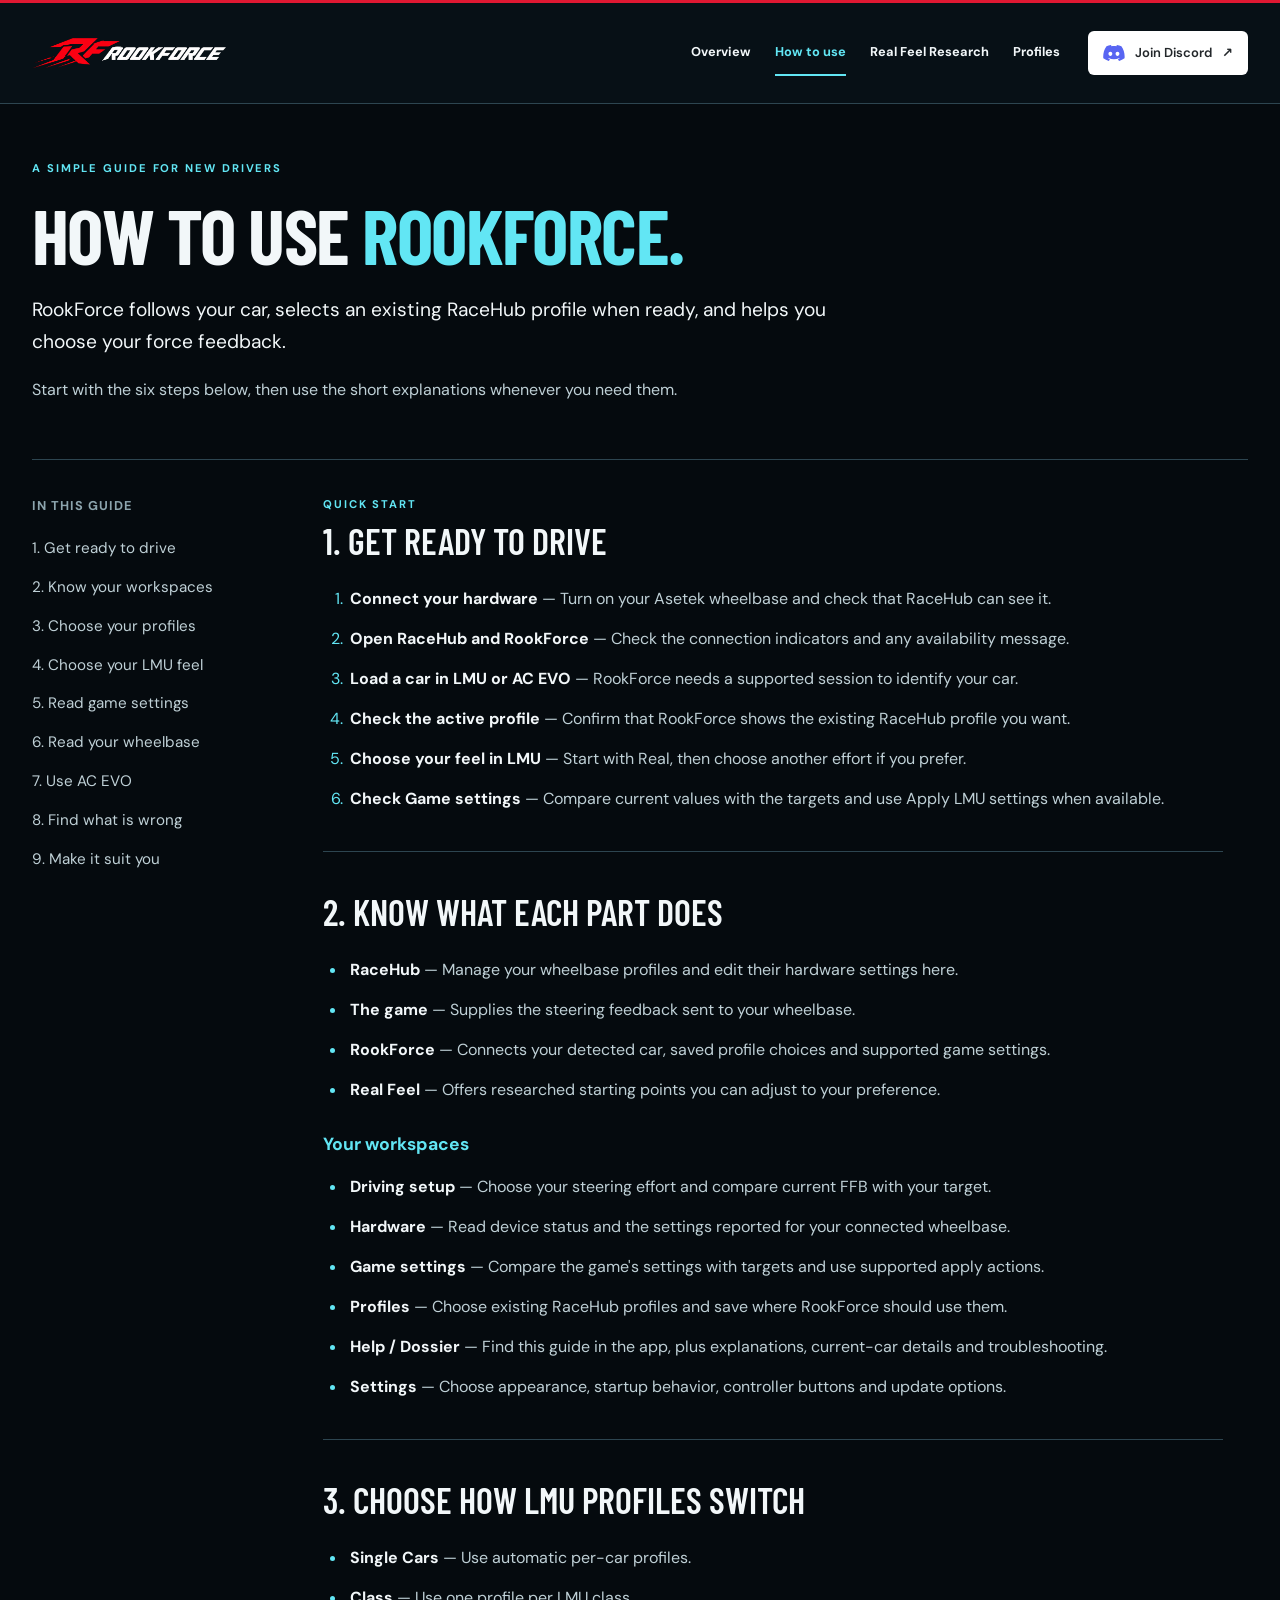
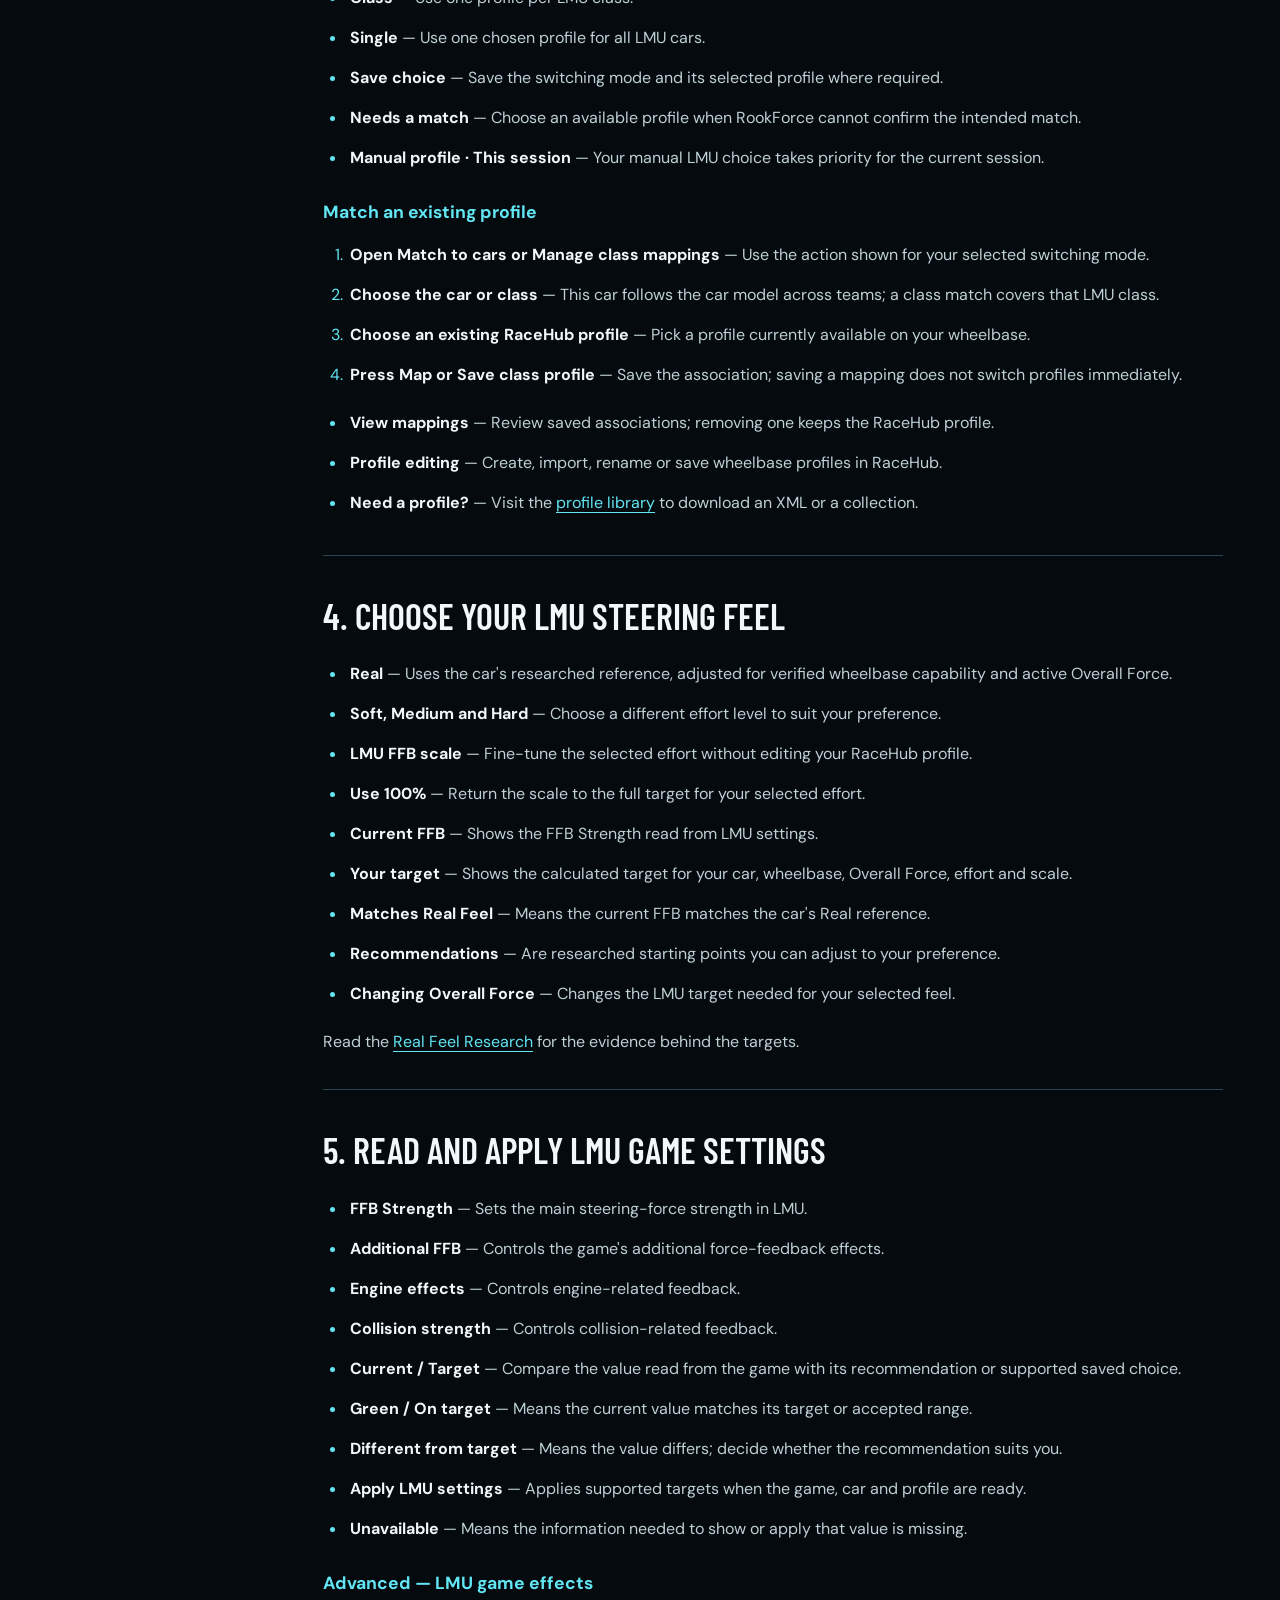
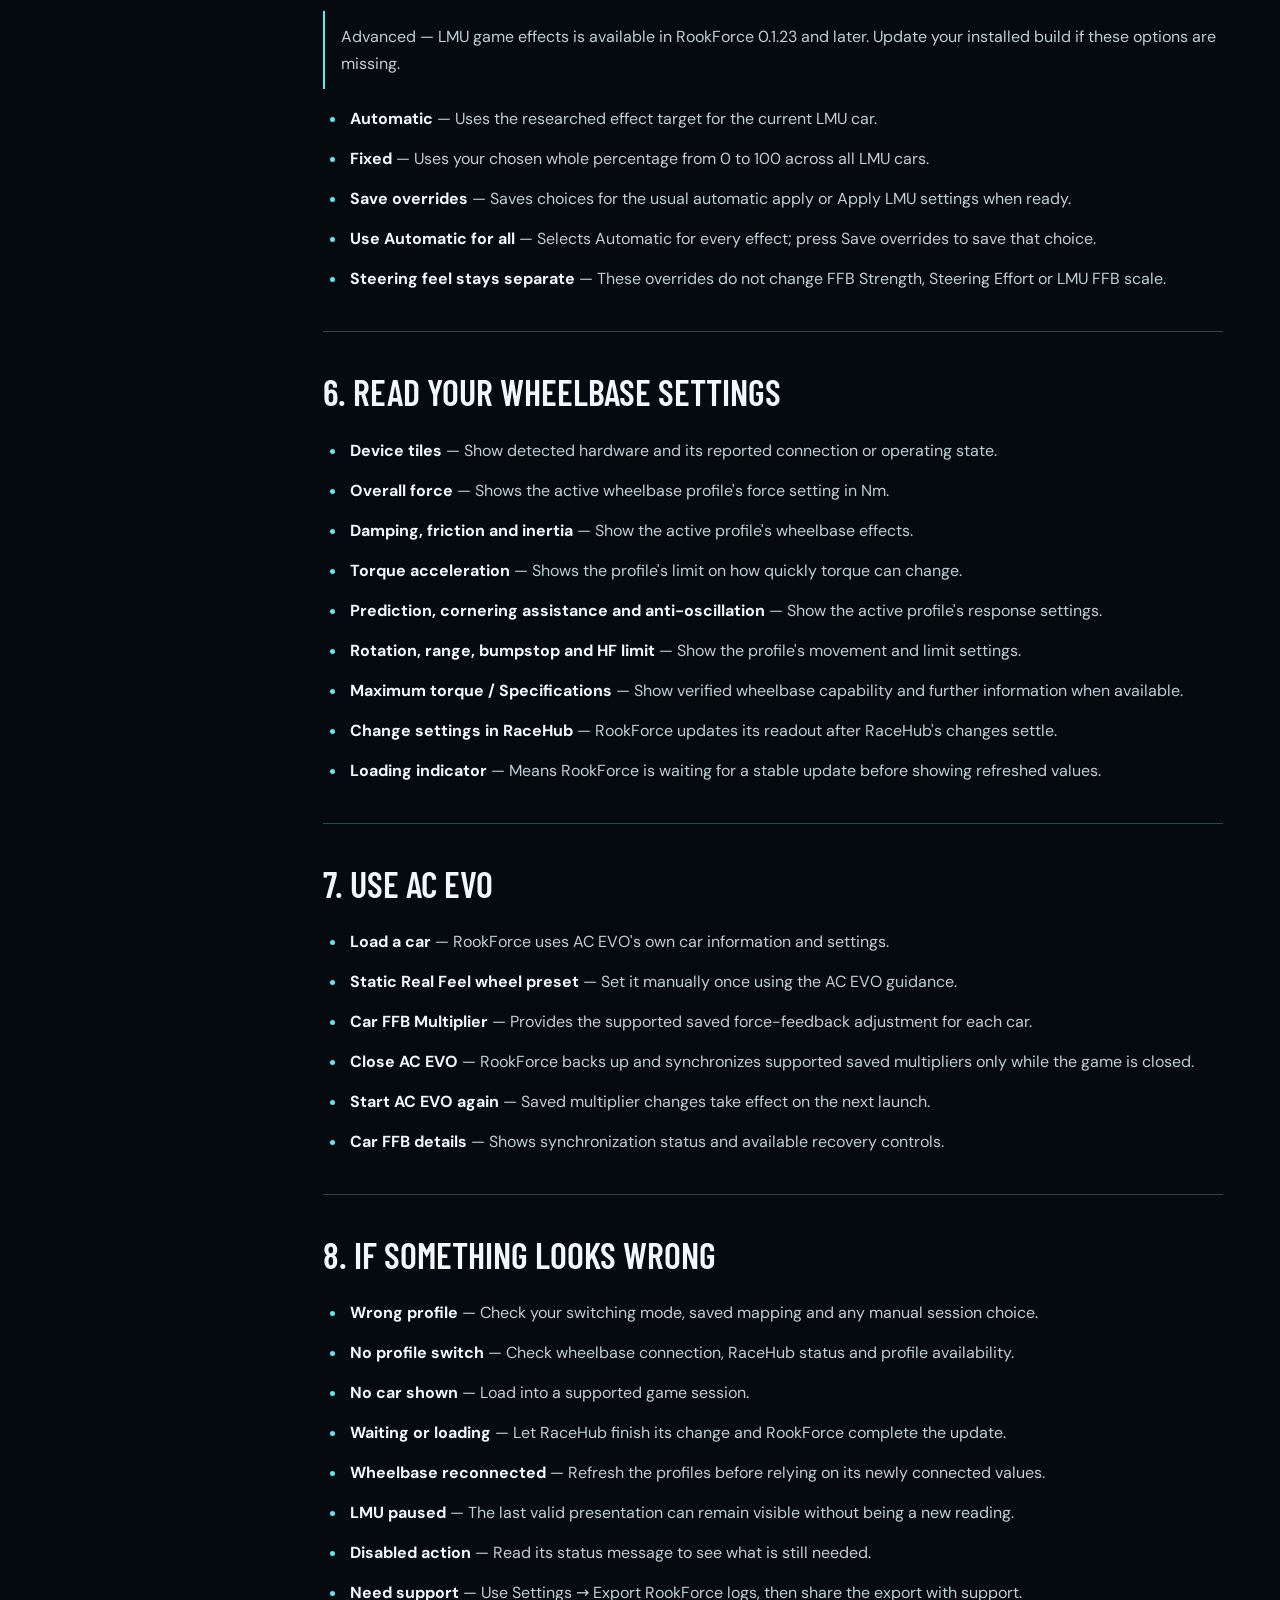
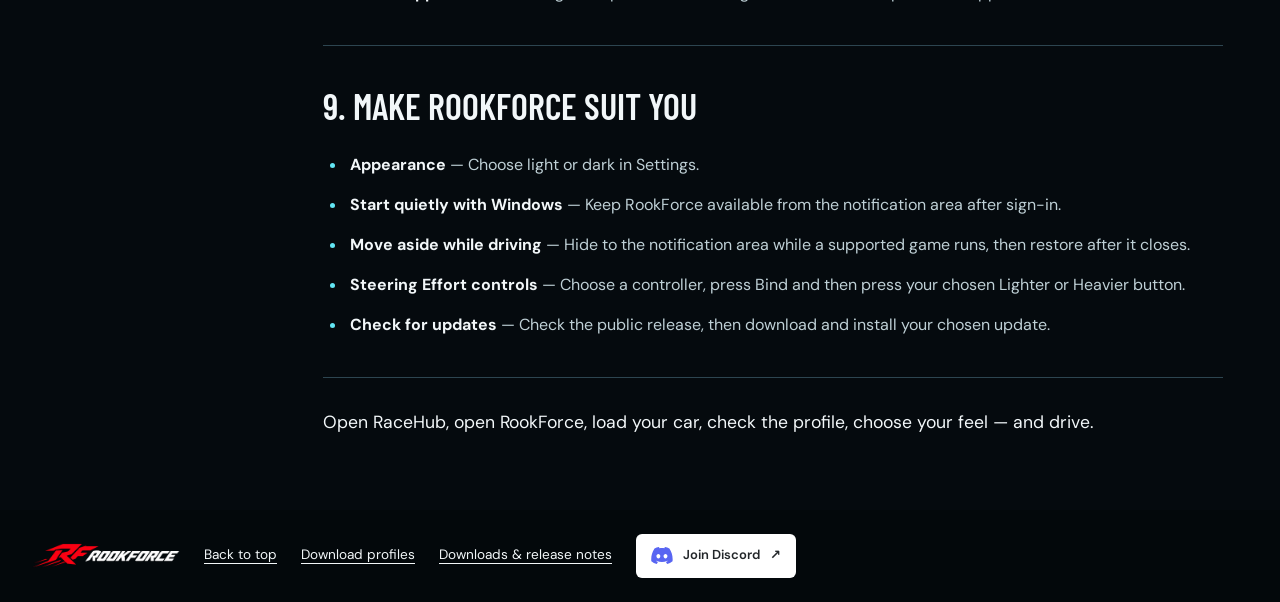
==== commit 41234343: "Add shared Discord community links" ====
--- a/guide.html
+++ b/guide.html
@@ -10,13 +10,14 @@
   <link rel="stylesheet" href="styles.css">
   <link rel="stylesheet" href="research.css">
   <link rel="stylesheet" href="guide.css">
+  <link rel="stylesheet" href="community.css">
 </head>
 <body class="guide-page">
   <a class="skip-link" href="#main">Skip to content</a>
   <header class="site-header">
     <div class="wrap header-inner">
       <a class="brand" href="index.html" aria-label="RookForce overview"><img src="assets/rookforce-logo.png" width="1474" height="248" alt="RookForce"></a>
-      <nav class="site-nav" aria-label="Main navigation"><a href="index.html">Overview</a><a href="guide.html" aria-current="page">How to use</a><a href="research.html">Real Feel Research</a><a href="profiles.html">Profiles</a></nav>
+      <nav class="site-nav" aria-label="Main navigation"><a href="index.html">Overview</a><a href="guide.html" aria-current="page">How to use</a><a href="research.html">Real Feel Research</a><a href="profiles.html">Profiles</a><a class="discord-link" href="https://discord.gg/UPVYArKnkH" target="_blank" rel="noopener noreferrer" aria-label="Join Rook Driving Suite Community on Discord (opens in a new tab)"><img src="assets/discord-mark.svg" width="22" height="17" alt="" aria-hidden="true">Join Discord<span aria-hidden="true">↗</span></a></nav>
     </div>
   </header>
   <main id="main" class="wrap guide-main">
@@ -189,6 +190,7 @@
       <a href="#main">Back to top</a>
       <a href="profiles.html">Download profiles</a>
       <a href="https://github.com/convexrook2/RookForce-Releases/releases/latest">Downloads &amp; release notes</a>
+      <a class="discord-link" href="https://discord.gg/UPVYArKnkH" target="_blank" rel="noopener noreferrer" aria-label="Join Rook Driving Suite Community on Discord (opens in a new tab)"><img src="assets/discord-mark.svg" width="22" height="17" alt="" aria-hidden="true">Join Discord<span aria-hidden="true">↗</span></a>
     </div>
   </footer>
 </body>
--- a/community.css
+++ b/community.css
@@ -0,0 +1,46 @@
+/* Discord community link; the mark is the unmodified official brand asset. */
+.discord-link,
+.site-nav .discord-link,
+.footer-meta .discord-link {
+  display: inline-flex;
+  align-items: center;
+  justify-content: center;
+  gap: 10px;
+  min-height: 44px;
+  padding: 10px 14px;
+  border: 1px solid transparent;
+  border-radius: 6px;
+  background: #fff;
+  color: #23272a;
+  font: inherit;
+  font-size: 13px;
+  font-weight: 600;
+  line-height: 1.3;
+  text-decoration: none;
+  white-space: nowrap;
+}
+.discord-link img { flex: none; width: 22px; height: 17px; margin: 0; object-fit: contain; }
+.discord-link:hover,
+.site-nav .discord-link:hover { background: #e0e3ff; color: #23272a; border-color: #5865f2; }
+.discord-link:active,
+.site-nav .discord-link:active { background: #cdd3ff; color: #23272a; }
+.discord-link:focus-visible { outline: 3px solid #9aa5ff; outline-offset: 4px; }
+.site-nav .discord-link { margin-left: 4px; }
+.tour-header nav { flex-wrap: wrap; }
+@media (max-width: 1100px) {
+  .masthead-note { display: none; }
+}
+@media (max-width: 760px) {
+  .masthead { display: grid; grid-template-columns: minmax(0, 1fr) auto; gap: 8px 16px; }
+  .masthead .wordmark { grid-column: 1; grid-row: 1; width: 100%; max-width: 190px; }
+  .masthead .index-trigger { grid-column: 2; grid-row: 1; justify-self: end; margin-left: 0; }
+  .masthead .welcome-link { grid-column: 1; grid-row: 2; justify-self: start; }
+  .masthead .discord-link { grid-column: 2; grid-row: 2; }
+  .opening { padding-top: 164px; }
+  .site-header .header-inner { position: relative; }
+  .site-header .brand { display: flex; align-items: center; min-height: 44px; }
+  .site-nav .discord-link { position: absolute; top: 18px; right: 0; margin-left: 0; }
+  .hero-content { padding-top: 144px; }
+  .footer-inner { flex-wrap: wrap; }
+}
+@media print { .discord-link { display: none !important; } }
